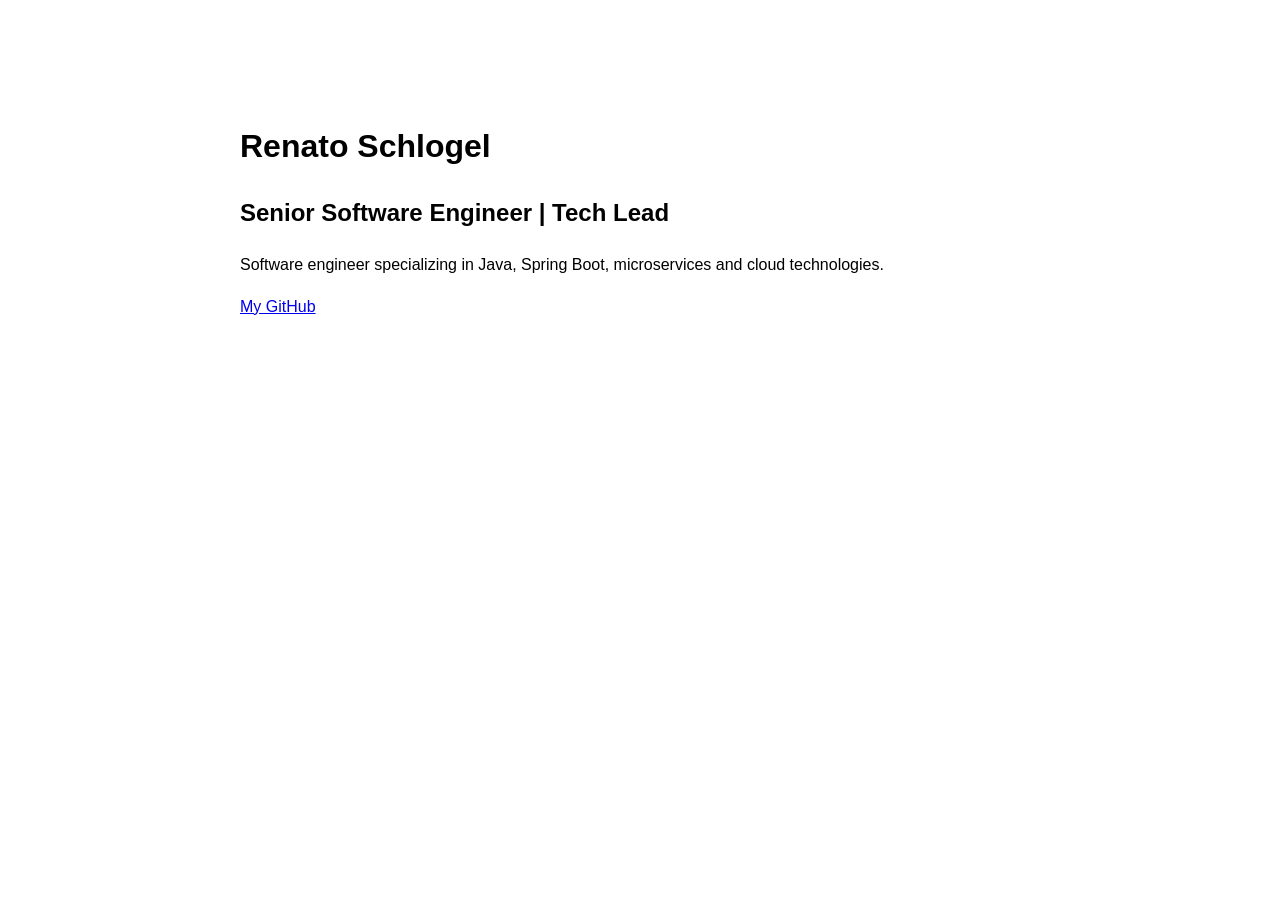
==== index.html @ 28d9fa43 "Add initial HTML structure for personal website" ====
<!DOCTYPE html>
<html lang="en">
<head>
  <meta charset="UTF-8">
  <meta name="viewport"
        content="width=device-width, initial-scale=1.0">
  <title>Renato Schlogel | Software Engineer</title>
  <style>
    body {
      font-family: Arial, sans-serif;
      max-width: 800px;
      margin: 80px auto;
      padding: 20px;
      line-height: 1.6;
    }
  </style>
</head>
<body>
  <h1>Renato Schlogel</h1>
  <h2>Senior Software Engineer | Tech Lead</h2>
  <p>
    Software engineer specializing in Java,
    Spring Boot, microservices and cloud technologies.
  </p>
  <a href="https://github.com/renatoschlogel">
    My GitHub
  </a>
</body>
</html>
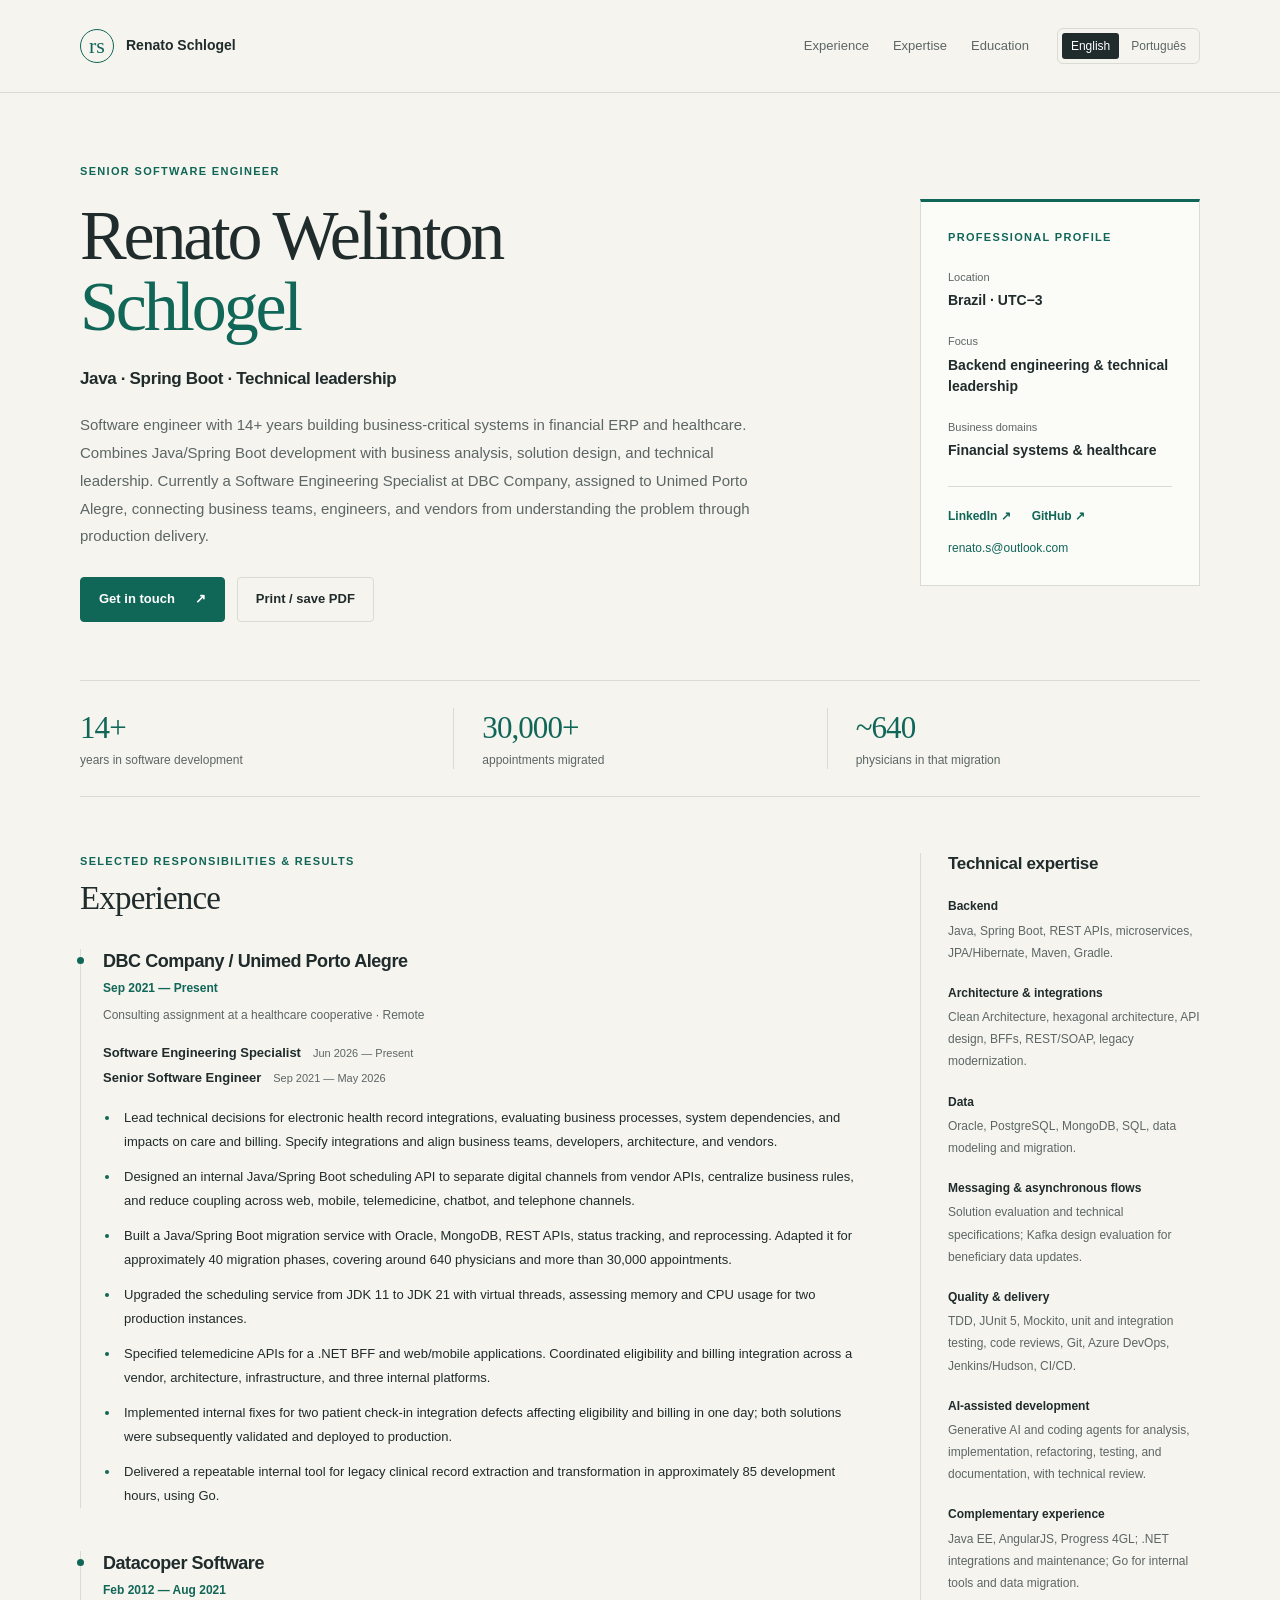
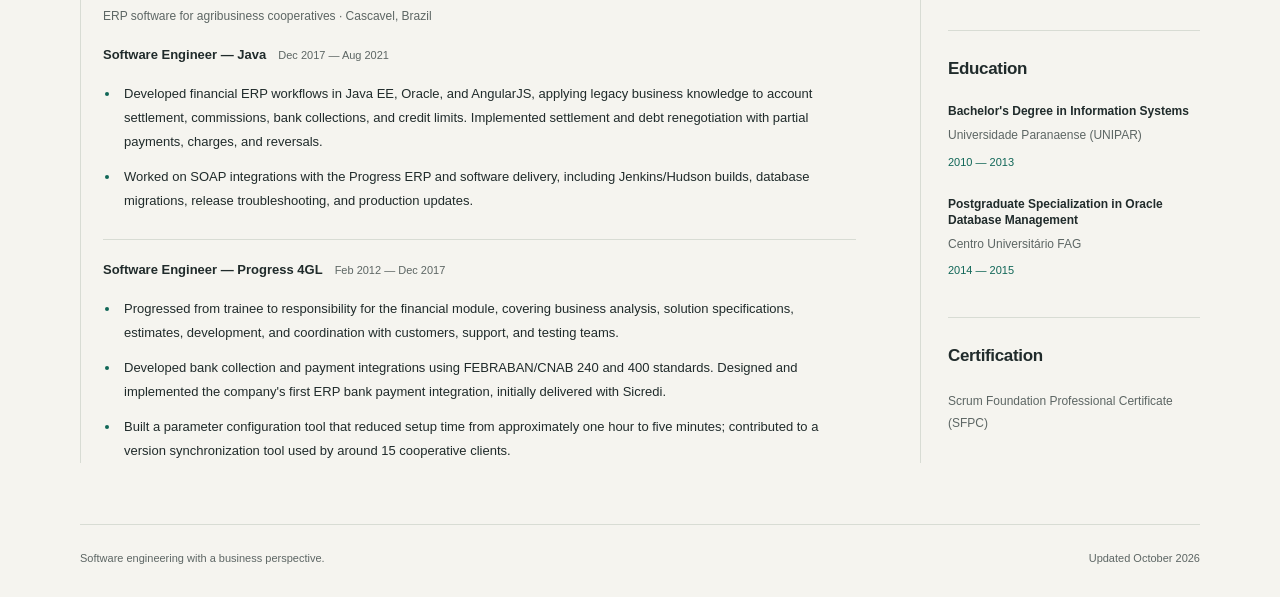
==== commit 468653fa: "currículo bilíngue v1" ====
--- a/index.html
+++ b/index.html
@@ -1,30 +1,87 @@
-
-<!DOCTYPE html>
+<!doctype html>
 <html lang="en">
 <head>
-  <meta charset="UTF-8">
-  <meta name="viewport"
-        content="width=device-width, initial-scale=1.0">
-  <title>Renato Schlogel | Software Engineer</title>
-  <style>
-    body {
-      font-family: Arial, sans-serif;
-      max-width: 800px;
-      margin: 80px auto;
-      padding: 20px;
-      line-height: 1.6;
-    }
-  </style>
+  <meta charset="utf-8">
+  <meta name="viewport" content="width=device-width, initial-scale=1">
+  <meta name="color-scheme" content="light">
+  <meta name="theme-color" content="#f5f4ef">
+  <title>Renato Welinton Schlogel | Senior Software Engineer</title>
+  <meta name="description" content="Senior software engineer with 14+ years in financial ERP and healthcare systems. Java, Spring Boot, backend architecture, integrations, and technical leadership.">
+  <meta property="og:type" content="profile">
+  <meta property="og:title" content="Renato Welinton Schlogel | Senior Software Engineer">
+  <meta property="og:description" content="Senior software engineer with 14+ years in financial ERP and healthcare systems. Java, Spring Boot, backend architecture, integrations, and technical leadership.">
+  <meta property="og:url" content="https://renatoschlogel.github.io/">
+  <meta property="og:locale" content="en_US">
+  <meta name="twitter:card" content="summary">
+  <link rel="canonical" href="https://renatoschlogel.github.io/">
+  <link rel="alternate" hreflang="en" href="https://renatoschlogel.github.io/">
+  <link rel="alternate" hreflang="pt-BR" href="https://renatoschlogel.github.io/pt-br/">
+  <link rel="alternate" hreflang="x-default" href="https://renatoschlogel.github.io/">
+  <link rel="icon" href="./assets/favicon.svg" type="image/svg+xml">
+  <link rel="stylesheet" href="./assets/style.css">
+  <script src="./assets/site.js" defer></script>
+  <script type="application/ld+json">{"@context": "https://schema.org", "@type": "ProfilePage", "inLanguage": "en", "url": "https://renatoschlogel.github.io/", "mainEntity": {"@type": "Person", "name": "Renato Welinton Schlogel", "jobTitle": "Senior Software Engineer", "url": "https://renatoschlogel.github.io/", "sameAs": ["https://www.linkedin.com/in/renato-welinton-schlogel/", "https://github.com/renatoschlogel"]}}</script>
 </head>
 <body>
-  <h1>Renato Schlogel</h1>
-  <h2>Senior Software Engineer | Tech Lead</h2>
-  <p>
-    Software engineer specializing in Java,
-    Spring Boot, microservices and cloud technologies.
-  </p>
-  <a href="https://github.com/renatoschlogel">
-    My GitHub
-  </a>
+  <a class="skip-link" href="#main">Skip to content</a>
+  <header class="site-header">
+    <div class="header-inner">
+      <a class="brand" href="./" aria-label="Renato Welinton Schlogel"><span class="monogram" aria-hidden="true">rs</span><span>Renato Schlogel</span></a>
+      <nav class="section-nav" aria-label="Main navigation"><a href="#experience">Experience</a><a href="#expertise">Expertise</a><a href="#education">Education</a></nav>
+      <nav class="language-nav" aria-label="Language"><a href="./" lang="en" hreflang="en" aria-current="page">English</a><a href="./pt-br/" lang="pt-BR" hreflang="pt-BR">Português</a></nav>
+    </div>
+  </header>
+
+  <main id="main" class="container" tabindex="-1">
+    <section class="hero" aria-labelledby="name">
+      <div class="hero-main">
+        <p class="eyebrow">Senior Software Engineer</p>
+        <h1 id="name">Renato Welinton <br><span>Schlogel</span></h1>
+        <p class="specialty">Java · Spring Boot · Technical leadership</p>
+        <p class="intro">Software engineer with 14+ years building business-critical systems in financial ERP and healthcare. Combines Java/Spring Boot development with business analysis, solution design, and technical leadership. Currently a Software Engineering Specialist at DBC Company, assigned to Unimed Porto Alegre, connecting business teams, engineers, and vendors from understanding the problem through production delivery.</p>
+        <p class="print-contact">renato.s@outlook.com · renatoschlogel.github.io<br>linkedin.com/in/renato-welinton-schlogel · github.com/renatoschlogel</p>
+        <div class="hero-actions">
+          <a class="button button-primary" href="mailto:renato.s@outlook.com">Get in touch<span aria-hidden="true">↗</span></a>
+          <button class="button button-secondary" type="button" data-print hidden>Print / save PDF</button>
+        </div>
+      </div>
+      <aside class="profile-panel" aria-labelledby="profile-title">
+        <p id="profile-title" class="eyebrow">Professional profile</p>
+        <dl>
+          <div><dt>Location</dt><dd>Brazil · UTC−3</dd></div>
+          <div><dt>Focus</dt><dd>Backend engineering &amp; technical leadership</dd></div>
+          <div><dt>Business domains</dt><dd>Financial systems &amp; healthcare</dd></div>
+        </dl>
+        <div class="profile-links"><a href="https://www.linkedin.com/in/renato-welinton-schlogel/">LinkedIn <span aria-hidden="true">↗</span></a><a href="https://github.com/renatoschlogel">GitHub <span aria-hidden="true">↗</span></a><a class="email-link" href="mailto:renato.s@outlook.com">renato.s@outlook.com</a></div>
+      </aside>
+    </section>
+
+    <dl class="metrics" aria-label="Career highlights"><div><dt>years in software development</dt><dd>14+</dd></div><div><dt>appointments migrated</dt><dd>30,000+</dd></div><div><dt>physicians in that migration</dt><dd>~640</dd></div></dl>
+
+    <div class="resume-grid">
+      <section id="experience" class="experience" aria-labelledby="experience-title">
+        <div class="section-heading"><p class="eyebrow">Selected responsibilities &amp; results</p><h2 id="experience-title">Experience</h2></div>
+        <article class="job">
+          <div class="company-row"><h3>DBC Company / Unimed Porto Alegre</h3><p class="company-period">Sep 2021 — Present</p></div>
+          <p class="job-context">Consulting assignment at a healthcare cooperative · Remote</p>
+          <div class="roles"><div class="role-row"><h4>Software Engineering Specialist</h4><p>Jun 2026 — Present</p></div><div class="role-row"><h4>Senior Software Engineer</h4><p>Sep 2021 — May 2026</p></div></div>
+          <ul><li>Lead technical decisions for electronic health record integrations, evaluating business processes, system dependencies, and impacts on care and billing. Specify integrations and align business teams, developers, architecture, and vendors.</li><li>Designed an internal Java/Spring Boot scheduling API to separate digital channels from vendor APIs, centralize business rules, and reduce coupling across web, mobile, telemedicine, chatbot, and telephone channels.</li><li>Built a Java/Spring Boot migration service with Oracle, MongoDB, REST APIs, status tracking, and reprocessing. Adapted it for approximately 40 migration phases, covering around 640 physicians and more than 30,000 appointments.</li><li>Upgraded the scheduling service from JDK 11 to JDK 21 with virtual threads, assessing memory and CPU usage for two production instances.</li><li>Specified telemedicine APIs for a .NET BFF and web/mobile applications. Coordinated eligibility and billing integration across a vendor, architecture, infrastructure, and three internal platforms.</li><li>Implemented internal fixes for two patient check-in integration defects affecting eligibility and billing in one day; both solutions were subsequently validated and deployed to production.</li><li>Delivered a repeatable internal tool for legacy clinical record extraction and transformation in approximately 85 development hours, using Go.</li></ul>
+        </article><article class="job">
+          <div class="company-row"><h3>Datacoper Software</h3><p class="company-period">Feb 2012 — Aug 2021</p></div>
+          <p class="job-context">ERP software for agribusiness cooperatives · Cascavel, Brazil</p>
+          <div class="roles"><div class="role-row"><h4>Software Engineer — Java</h4><p>Dec 2017 — Aug 2021</p></div></div>
+          <ul><li>Developed financial ERP workflows in Java EE, Oracle, and AngularJS, applying legacy business knowledge to account settlement, commissions, bank collections, and credit limits. Implemented settlement and debt renegotiation with partial payments, charges, and reversals.</li><li>Worked on SOAP integrations with the Progress ERP and software delivery, including Jenkins/Hudson builds, database migrations, release troubleshooting, and production updates.</li></ul><div class="earlier-role"><div class="role-row"><h4>Software Engineer — Progress 4GL</h4><p>Feb 2012 — Dec 2017</p></div><ul><li>Progressed from trainee to responsibility for the financial module, covering business analysis, solution specifications, estimates, development, and coordination with customers, support, and testing teams.</li><li>Developed bank collection and payment integrations using FEBRABAN/CNAB 240 and 400 standards. Designed and implemented the company&#x27;s first ERP bank payment integration, initially delivered with Sicredi.</li><li>Built a parameter configuration tool that reduced setup time from approximately one hour to five minutes; contributed to a version synchronization tool used by around 15 cooperative clients.</li></ul></div>
+        </article>
+      </section>
+
+      <aside class="sidebar">
+        <section id="expertise" aria-labelledby="expertise-title"><h2 id="expertise-title">Technical expertise</h2><div class="skill-group"><h3>Backend</h3><p>Java, Spring Boot, REST APIs, microservices, JPA/Hibernate, Maven, Gradle.</p></div><div class="skill-group"><h3>Architecture &amp; integrations</h3><p>Clean Architecture, hexagonal architecture, API design, BFFs, REST/SOAP, legacy modernization.</p></div><div class="skill-group"><h3>Data</h3><p>Oracle, PostgreSQL, MongoDB, SQL, data modeling and migration.</p></div><div class="skill-group"><h3>Messaging &amp; asynchronous flows</h3><p>Solution evaluation and technical specifications; Kafka design evaluation for beneficiary data updates.</p></div><div class="skill-group"><h3>Quality &amp; delivery</h3><p>TDD, JUnit 5, Mockito, unit and integration testing, code reviews, Git, Azure DevOps, Jenkins/Hudson, CI/CD.</p></div><div class="skill-group"><h3>AI-assisted development</h3><p>Generative AI and coding agents for analysis, implementation, refactoring, testing, and documentation, with technical review.</p></div><div class="skill-group"><h3>Complementary experience</h3><p>Java EE, AngularJS, Progress 4GL; .NET integrations and maintenance; Go for internal tools and data migration.</p></div></section>
+        <section id="education" aria-labelledby="education-title"><h2 id="education-title">Education</h2><article class="degree"><h3>Bachelor&#x27;s Degree in Information Systems</h3><p>Universidade Paranaense (UNIPAR)</p><p class="degree-period">2010 — 2013</p></article><article class="degree"><h3>Postgraduate Specialization in Oracle Database Management</h3><p>Centro Universitário FAG</p><p class="degree-period">2014 — 2015</p></article></section>
+        <section aria-labelledby="certification-title"><h2 id="certification-title">Certification</h2><p class="certification">Scrum Foundation Professional Certificate (SFPC)</p></section>
+      </aside>
+    </div>
+  </main>
+
+  <footer class="site-footer container"><p>Software engineering with a business perspective.</p><p><time datetime="2026-10-15">Updated October 2026</time></p></footer>
 </body>
 </html>
--- a/assets/style.css
+++ b/assets/style.css
@@ -0,0 +1,195 @@
+:root {
+  --paper: #f5f4ef;
+  --surface: #fbfbf8;
+  --ink: #202b2b;
+  --muted: #5d6664;
+  --accent: #106657;
+  --line: #d8dcd4;
+  --soft: #eaf0e7;
+  --sans: -apple-system, BlinkMacSystemFont, "Segoe UI", Roboto, Helvetica, Arial, sans-serif;
+}
+
+* { box-sizing: border-box; }
+html { scroll-behavior: smooth; scroll-padding-top: 6rem; }
+body { margin: 0; color: var(--ink); background: var(--paper); font-family: var(--sans); font-size: 16px; line-height: 1.65; -webkit-font-smoothing: antialiased; }
+a { color: var(--accent); text-underline-offset: .2em; }
+a:hover { text-decoration-thickness: 2px; }
+a:focus-visible, button:focus-visible { outline: 3px solid var(--accent); outline-offset: 5px; }
+button { font: inherit; }
+[hidden] { display: none !important; }
+h1, h2, h3, h4, p, dl, dd { margin: 0; }
+h2, h3, h4 { line-height: 1.35; }
+.container, .header-inner { width: min(1120px, calc(100% - 80px)); margin-inline: auto; }
+.skip-link { position: fixed; top: -100px; left: 20px; z-index: 10; padding: 12px 20px; background: var(--ink); color: white; }
+.skip-link:focus { top: 12px; }
+.site-header { border-bottom: 1px solid var(--line); }
+.header-inner { display: flex; align-items: center; gap: 28px; min-height: 92px; }
+.brand { display: inline-flex; align-items: center; gap: 12px; color: var(--ink); font-size: 14px; font-weight: 650; text-decoration: none; white-space: nowrap; }
+.monogram { display: grid; place-items: center; width: 34px; height: 34px; border: 1px solid var(--accent); border-radius: 50%; color: var(--accent); font-family: Georgia, serif; font-size: 22px; font-weight: 400; line-height: 1; }
+.section-nav { display: flex; gap: 24px; margin-left: auto; }
+.section-nav a { color: var(--muted); text-decoration: none; font-size: 13px; }
+.section-nav a:hover { color: var(--accent); }
+.language-nav { display: inline-flex; align-items: center; padding: 4px; border: 1px solid var(--line); border-radius: 6px; gap: 3px; }
+.language-nav a { padding: 4px 9px; color: var(--muted); text-decoration: none; font-size: 12px; line-height: 1.5; border-radius: 3px; }
+.language-nav a[aria-current="page"] { background: var(--ink); color: white; }
+.hero { display: grid; grid-template-columns: minmax(0, 1fr) 280px; gap: 64px; align-items: center; padding-block: 70px 58px; }
+.eyebrow { color: var(--accent); font-size: 11px; font-weight: 650; line-height: 1.5; letter-spacing: .12em; text-transform: uppercase; }
+h1 { margin-top: 20px; font-family: Georgia, "Times New Roman", serif; font-size: clamp(46px, 5.6vw, 70px); font-weight: 400; line-height: 1.02; letter-spacing: -.045em; }
+h1 span { color: var(--accent); }
+.specialty { margin-top: 23px; font-size: 17px; font-weight: 600; letter-spacing: -.02em; }
+.intro { max-width: 680px; margin-top: 18px; color: var(--muted); font-size: 15px; line-height: 1.85; }
+.hero-actions { display: flex; flex-wrap: wrap; gap: 12px; margin-top: 27px; }
+.button { display: inline-flex; align-items: center; justify-content: center; gap: 20px; min-height: 45px; padding: 10px 18px; border: 1px solid var(--accent); border-radius: 4px; font-size: 13px; font-weight: 600; line-height: 1.4; text-decoration: none; cursor: pointer; }
+.button-primary { background: var(--accent); color: white; }
+.button-primary:hover { background: #0b5145; }
+.button-secondary { background: transparent; color: var(--ink); border-color: var(--line); }
+.button-secondary:hover { background: var(--surface); border-color: var(--muted); }
+.profile-panel { padding: 27px; border: 1px solid var(--line); border-top: 3px solid var(--accent); background: var(--surface); }
+.profile-panel dl { margin-top: 23px; }
+.profile-panel dl div + div { margin-top: 21px; }
+.profile-panel dt { margin-bottom: 4px; color: var(--muted); font-size: 11px; }
+.profile-panel dd { font-size: 14px; font-weight: 550; line-height: 1.5; }
+.profile-links { display: flex; flex-wrap: wrap; gap: 12px 21px; margin-top: 25px; padding-top: 20px; border-top: 1px solid var(--line); }
+.profile-links a { font-size: 12px; font-weight: 600; text-decoration: none; }
+.profile-links a:hover { text-decoration: underline; }
+.profile-links .email-link { width: 100%; font-weight: 400; overflow-wrap: anywhere; }
+.metrics { display: grid; grid-template-columns: repeat(3, 1fr); padding-block: 27px; border-block: 1px solid var(--line); }
+.metrics div { display: flex; flex-direction: column-reverse; align-items: flex-start; gap: 3px; padding-left: 28px; border-left: 1px solid var(--line); }
+.metrics div:first-child { padding-left: 0; border-left: none; }
+.metrics dt { color: var(--muted); font-size: 12px; line-height: 1.5; }
+.metrics dd { color: var(--accent); font-family: Georgia, serif; font-size: 31px; line-height: 1.3; letter-spacing: -.03em; }
+.resume-grid { display: grid; grid-template-columns: minmax(0, 1fr) 280px; gap: 64px; padding-top: 56px; }
+.section-heading { margin-bottom: 29px; }
+.section-heading h2 { margin-top: 6px; font-family: Georgia, serif; font-size: 33px; font-weight: 400; letter-spacing: -.025em; }
+.job { padding-left: 22px; border-left: 1px solid var(--line); }
+.job + .job { margin-top: 43px; }
+.company-row { position: relative; }
+.company-row::before { content: ""; position: absolute; width: 7px; height: 7px; border-radius: 50%; background: var(--accent); left: -26px; top: 8px; }
+.company-row h3 { font-size: 18px; letter-spacing: -.025em; }
+.company-period { margin-top: 5px; color: var(--accent); font-size: 12px; font-weight: 600; }
+.job-context { margin-top: 7px; color: var(--muted); font-size: 12px; }
+.roles { margin-top: 19px; }
+.role-row { display: flex; flex-wrap: wrap; align-items: baseline; gap: 3px 12px; }
+.role-row + .role-row { margin-top: 7px; }
+.role-row h4 { font-size: 13px; font-weight: 650; }
+.role-row p { color: var(--muted); font-size: 11px; }
+.job ul { margin: 18px 0 0; padding-left: 17px; }
+.job li { padding-left: 4px; font-size: 13px; line-height: 1.85; }
+.job li + li { margin-top: 11px; }
+.job li::marker { color: var(--accent); }
+.earlier-role { margin-top: 25px; padding-top: 21px; border-top: 1px solid var(--line); }
+.sidebar { border-left: 1px solid var(--line); padding-left: 27px; }
+.sidebar section + section { margin-top: 36px; padding-top: 27px; border-top: 1px solid var(--line); }
+.sidebar h2 { margin-bottom: 22px; font-size: 17px; font-weight: 650; letter-spacing: -.02em; }
+.skill-group + .skill-group { margin-top: 21px; }
+.skill-group h3, .degree h3 { font-size: 12px; font-weight: 650; }
+.skill-group p, .degree p, .certification { margin-top: 5px; color: var(--muted); font-size: 12px; line-height: 1.85; }
+.degree + .degree { margin-top: 24px; }
+.degree .degree-period { color: var(--accent); font-size: 11px; }
+.site-footer { display: flex; justify-content: space-between; flex-wrap: wrap; gap: 10px; margin-top: 61px; padding-block: 24px 30px; border-top: 1px solid var(--line); color: var(--muted); font-size: 11px; }
+.print-contact { display: none; }
+
+@media (max-width: 1000px) {
+  .container, .header-inner { width: calc(100% - 48px); }
+  .hero, .resume-grid { grid-template-columns: minmax(0, 1fr) 250px; gap: 35px; }
+  .section-nav { gap: 17px; }
+  .header-inner { gap: 18px; }
+  .brand > span:last-child { display: none; }
+  .section-nav { margin-left: 0; margin-right: auto; }
+  .profile-panel { padding: 23px; }
+  .sidebar { padding-left: 23px; }
+}
+
+@media (max-width: 720px) {
+  html { scroll-padding-top: 24px; }
+  .container, .header-inner { width: calc(100% - 40px); }
+  .header-inner { min-height: 75px; flex-wrap: wrap; gap: 12px; padding-block: 15px; }
+  .brand > span:last-child { display: inline; font-size: 12px; }
+  .section-nav { display: none; }
+  .language-nav { margin-left: auto; }
+  .language-nav a { padding-inline: 7px; font-size: 11px; }
+  .hero, .resume-grid { grid-template-columns: 1fr; gap: 29px; }
+  .hero { padding-block: 43px 31px; }
+  h1 { font-size: clamp(43px, 8vw, 59px); }
+  .specialty { font-size: 15px; }
+  .intro { font-size: 14px; }
+  .profile-panel { padding: 20px; }
+  .profile-panel dl { display: grid; grid-template-columns: 1fr 1fr; gap: 16px; margin-top: 18px; }
+  .profile-panel dl div + div { margin-top: 0; }
+  .profile-panel dl div:last-child { grid-column: 1 / -1; }
+  .profile-panel dd { font-size: 13px; }
+  .profile-links { margin-top: 18px; padding-top: 15px; align-items: center; }
+  .profile-links .email-link { width: auto; }
+  .metrics { gap: 14px; padding-block: 20px; }
+  .metrics div { padding-left: 14px; }
+  .metrics dd { font-size: 25px; }
+  .metrics dt { font-size: 10px; }
+  .resume-grid { padding-top: 35px; }
+  .sidebar { border-left: none; padding-left: 0; border-top: 1px solid var(--line); padding-top: 30px; }
+  .sidebar h2 { font-size: 22px; font-family: Georgia, serif; font-weight: 400; }
+  .skill-group h3, .degree h3 { font-size: 13px; }
+  .skill-group p, .degree p, .certification { font-size: 13px; }
+  .site-footer { margin-top: 36px; }
+}
+
+@media (max-width: 390px) {
+  .brand > span:last-child { display: none; }
+  .profile-panel dl { grid-template-columns: 1fr; }
+  .profile-panel dl div:last-child { grid-column: auto; }
+  .metrics { gap: 9px; }
+  .metrics div { padding-left: 9px; }
+  .metrics dd { font-size: 22px; }
+}
+
+@media (prefers-reduced-motion: reduce) {
+  html { scroll-behavior: auto; }
+}
+
+@page { size: A4; margin: 12mm 14mm; }
+@media print {
+  html { scroll-behavior: auto; }
+  body { background: white; color: black; font-size: 10pt; line-height: 1.35; }
+  a { color: black; text-decoration: none; }
+  .container { width: 100%; }
+  .site-header, .skip-link, .hero-actions, .profile-panel, .metrics, .site-footer { display: none !important; }
+  .hero { display: block; padding: 0 0 4mm; border-bottom: 1px solid #bbb; }
+  .hero .eyebrow { color: black; font-size: 10pt; letter-spacing: 0; text-transform: none; }
+  h1 { margin-top: 2mm; font-size: 26pt; line-height: 1.1; letter-spacing: -.025em; }
+  h1 br { display: none; }
+  h1 br::after { content: " "; }
+  h1 span { color: black; }
+  .specialty { margin-top: 2mm; font-size: 10pt; }
+  .intro { max-width: none; margin-top: 2mm; color: black; font-size: 10pt; line-height: 1.4; }
+  .print-contact { display: block; margin-top: 2mm; font-size: 8pt; }
+  .resume-grid { display: block; padding-top: 4mm; }
+  .section-heading { margin-bottom: 3mm; }
+  .section-heading .eyebrow { display: none; }
+  .section-heading h2, .sidebar h2 { margin: 0 0 2mm; font-family: var(--sans); font-size: 12pt; font-weight: 700; letter-spacing: 0; }
+  .job { padding-left: 0; border-left: none; }
+  .job + .job { margin-top: 5mm; }
+  .company-row { display: flex; align-items: baseline; justify-content: space-between; gap: 4mm; }
+  .company-row::before { display: none; }
+  .company-row h3 { font-size: 10pt; }
+  .company-period, .job-context { color: black; font-size: 8pt; margin-top: 1mm; }
+  .roles { margin-top: 2mm; }
+  .role-row { gap: 1mm 4mm; }
+  .role-row + .role-row { margin-top: 1mm; }
+  .role-row h4 { font-size: 10pt; }
+  .role-row p { color: black; font-size: 8pt; }
+  .job ul { margin-top: 2mm; padding-left: 4mm; }
+  .job li { font-size: 10pt; line-height: 1.4; padding-left: 0; break-inside: avoid; orphans: 2; widows: 2; }
+  .job li + li { margin-top: 1.5mm; }
+  .job li::marker { color: black; }
+  .earlier-role { margin-top: 3mm; padding-top: 2mm; }
+  .sidebar { padding: 0; margin-top: 5mm; border: none; }
+  .sidebar section + section { margin-top: 4mm; padding-top: 0; border: none; }
+  .skill-group { margin-top: 1mm; }
+  .skill-group + .skill-group { margin-top: 1mm; }
+  .skill-group h3, .skill-group p { display: inline; font-size: 10pt; line-height: 1.4; color: black; }
+  .skill-group h3::after { content: ": "; }
+  .degree { margin-top: 2mm; break-inside: avoid; }
+  .degree + .degree { margin-top: 2mm; }
+  .degree h3 { font-size: 10pt; }
+  .degree p, .degree .degree-period, .certification { color: black; font-size: 10pt; line-height: 1.4; margin-top: 0; }
+  h2, h3, h4, .roles, .company-row, .job-context, .role-row { break-after: avoid; }
+}
